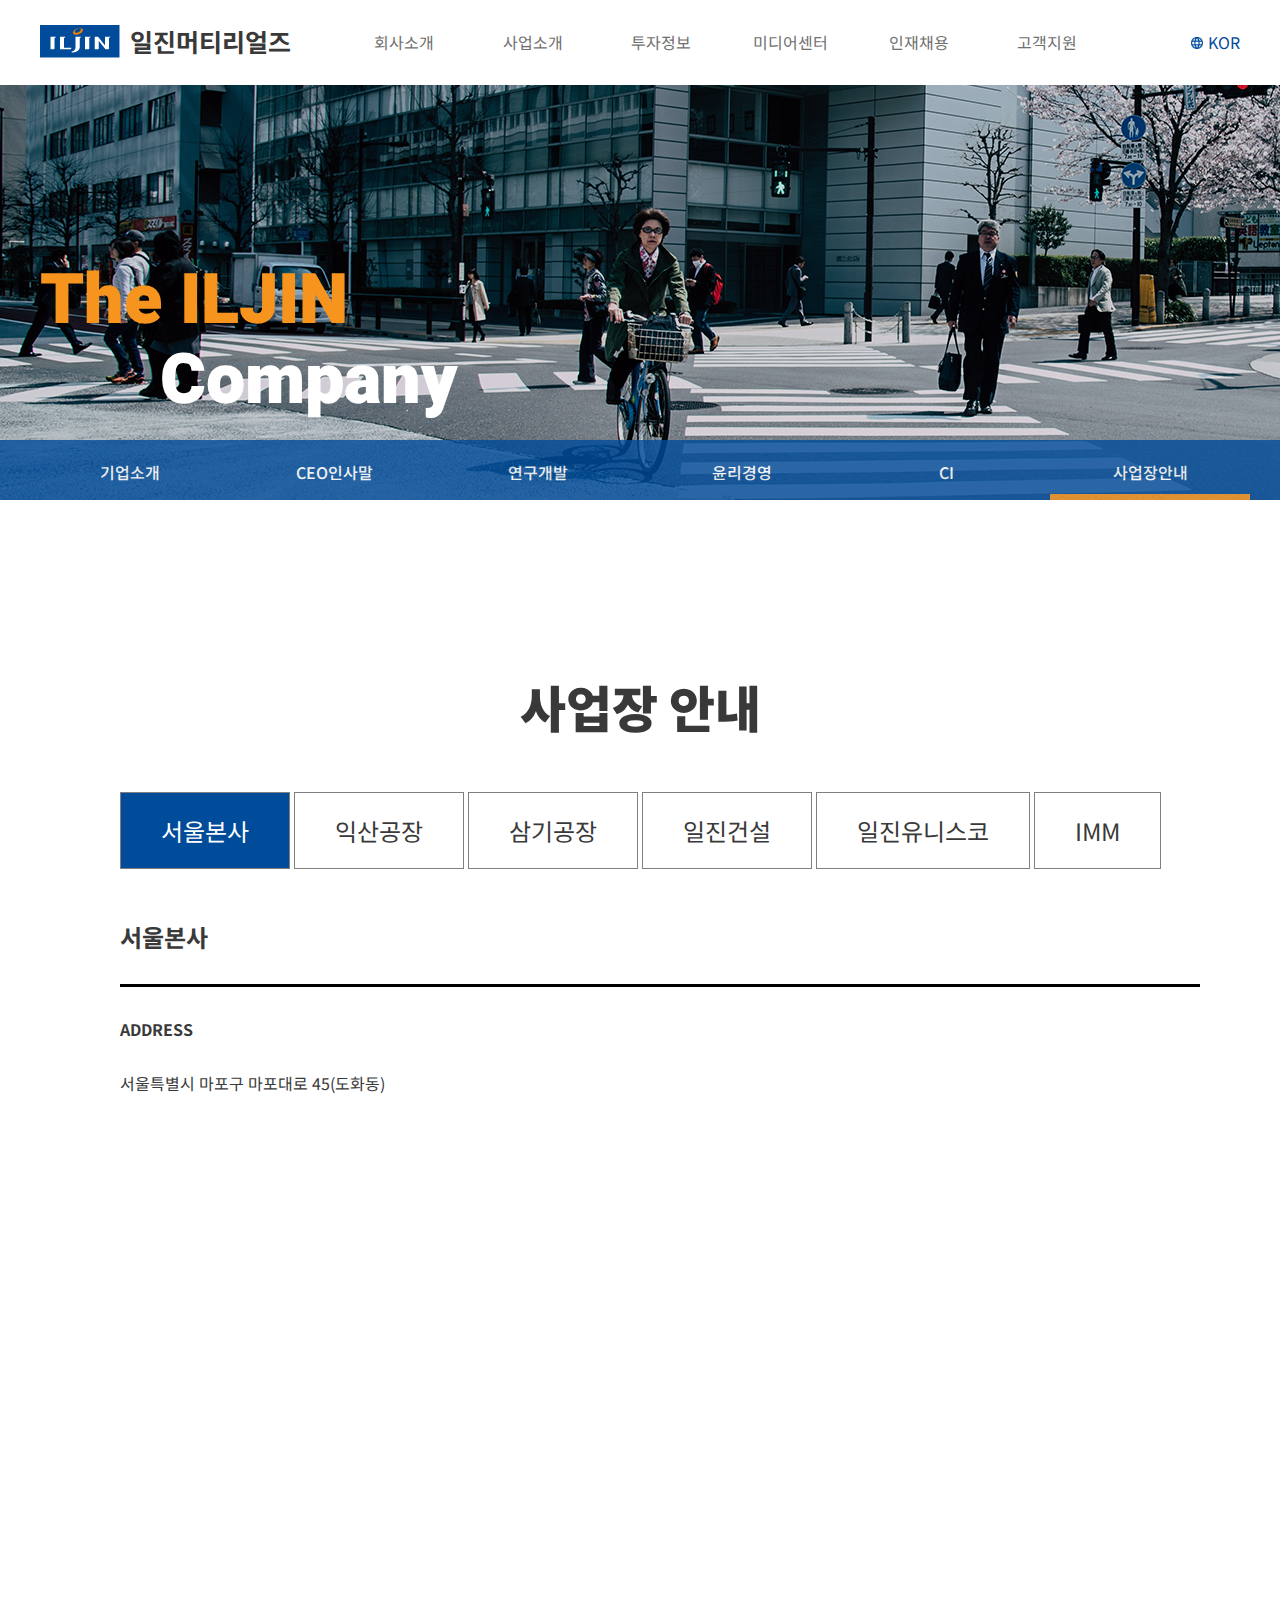
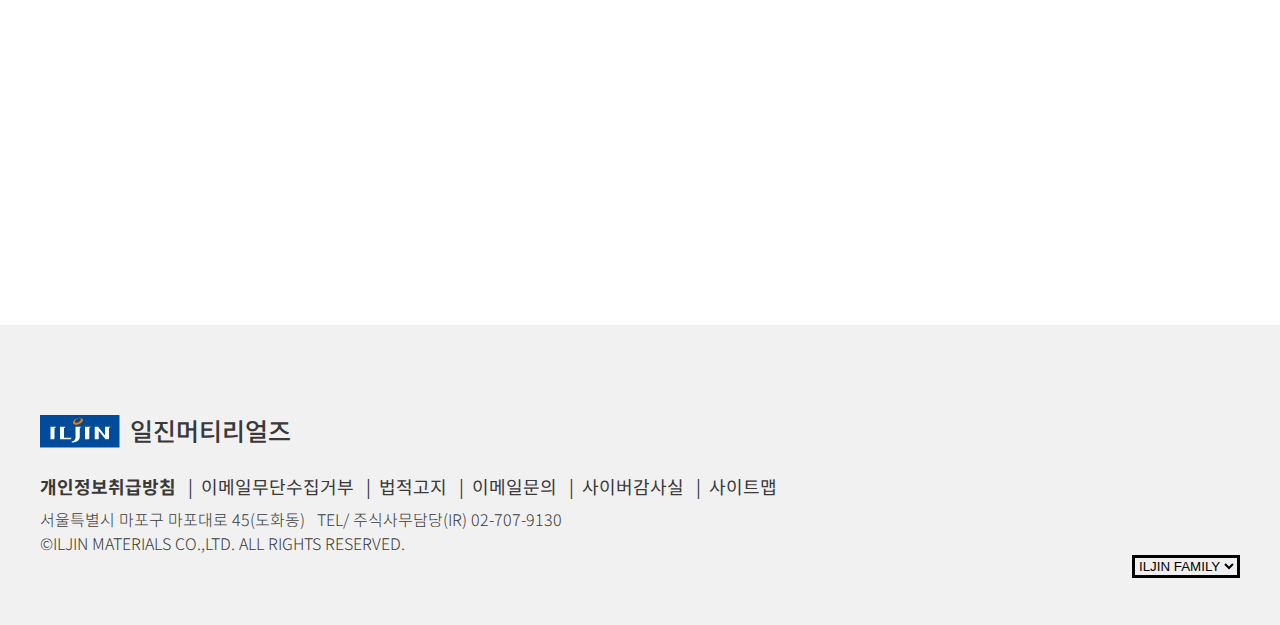
==== sub1_6.html @ cc8a4c0b "Add files via upload" ====
<!DOCTYPE html>
<html lang="en">

<head>
    <meta charset="UTF-8">
    <meta name="viewport" content="width=device-width, initial-scale=1.0">
    <title>ILJIN_MATERIALS</title>
    <link rel="preconnect" href="https://fonts.gstatic.com">
    <link
        href="https://fonts.googleapis.com/css2?family=Heebo:wght@500;700;900&family=Noto+Sans+KR:wght@300;400;700&display=swap"
        rel="stylesheet">
    <link rel="stylesheet" href="./css/style.css">
    <link rel="stylesheet" href="./css/sub1_6.css">
    <script src="https://ajax.googleapis.com/ajax/libs/jquery/3.5.1/jquery.min.js"></script>
    <script src="./script/main.js"></script>
</head>

<body>
    <!-- header -->
    <header>
        <div id="main_header">
            <h1><a href="./index.html"><img src="./image/logo_main.png" alt="main_logo"></a></h1>
            <p>일진머티리얼즈</p>
            <nav class="main_gnb">
                <ul class="depth1">
                    <li><a href="./sub1_2.html">회사소개</a>
                        <ul class="depth2">
                            <li><a href="./sub1_2.html">기업소개</a></li>
                            <li><a href="#">CEO인사말</a></li>
                            <li><a href="#">연구개발</a></li>
                            <li><a href="#">윤리경영</a></li>
                            <li><a href="#">CI</a></li>
                            <li><a href="sub1_6.html">사업장안내</a></li>
                        </ul>
                    </li>
                    <li><a href="sub2_1.html">사업소개</a>
                        <ul class="depth2">
                            <li><a href="./sub2_1.html">제품&추진사업</a></li>
                            <li><a href="#">ELECFOIL</a></li>
                            <li><a href="#">ENERGY</a></li>
                            <li><a href="#">SENSOR</a></li>
                        </ul>
                    </li>
                    <li><a href="#">투자정보</a>
                        <ul class="depth2">
                            <li><a href="#">경영정보</a></li>
                            <li><a href="#">재무정보</a></li>
                            <li><a href="#">추가정보</a></li>
                            <li><a href="#">공시정보</a></li>
                            <li><a href="#">전자공고</a></li>
                            <li><a href="#">IR자료실</a></li>
                            <li><a href="#">IR문의</a></li>
                        </ul>
                    </li>
                    <li><a href="#">미디어센터</a>
                        <ul class="depth2">
                            <li><a href="#">NEWS</a></li>
                            <li><a href="#">홍보자료실</a></li>
                        </ul>
                    </li>
                    <li><a href="#">인재채용</a>
                        <ul class="depth2">
                            <li><a href="#">인재상</a></li>
                            <li><a href="#">인사제도</a></li>
                            <li><a href="#">직무소개</a></li>
                            <li><a href="#">채용안내</a></li>
                            <li><a href="#">채용공고</a></li>
                        </ul>
                    </li>
                    <li><a href="#">고객지원</a>
                        <ul class="depth2">
                            <li><a href="#">문의하기</a></li>
                        </ul>
                    </li>
                    <li class="lnb"><img src="./image/lnb.png" alt="lnb" class="lb"><a href="#" class="lb">KOR</a>
                    </li>
                </ul>
            </nav>
            <!-- <nav class="main_lnb">

        </nav> -->
        </div>
    </header>
    <div id="sub_banner2">
        <section class="sec1">
            <h1>The ILJIN</h1>
            <h1>Company</h1>
        </section>
        <section class="sub_head">
            <ul>
                <li><a href="./sub1_2.html">기업소개</a></li>
                <li><a href="#">CEO인사말</a></li>
                <li><a href="#">연구개발</a></li>
                <li><a href="#">윤리경영</a></li>
                <li><a href="#">CI</a></li>
                <li><a href="./sub1_6.html">사업장안내</a></li>
            </ul>
        </section>
    </div>

    <!-- contents -->
    <div id="location">
        <h4><strong>사업장 안내</strong></h4>
        <ul>
            <li><a href="#">서울본사</a></li>
            <li><a href="#">익산공장</a></li>
            <li><a href="#">삼기공장</a></li>
            <li><a href="#">일진건설</a></li>
            <li><a href="#">일진유니스코</a></li>
            <li><a href="#">IMM</a></li>
        </ul>
        <div id="address">
            <h4>서울본사</h4>
            <h4>ADDRESS</h4>
            <h4>서울특별시 마포구 마포대로 45(도화동)</h4>
        </div>
        <div id="map">
            <nav>
                <iframe
                    src="https://www.google.com/maps/embed?pb=!1m18!1m12!1m3!1d790.904218670504!2d126.94616084873094!3d37.54052769596058!2m3!1f0!2f0!3f0!3m2!1i1024!2i768!4f13.1!3m3!1m2!1s0x357c98af7a3e7519%3A0xb314f1f15ab8443e!2z7J287KeE7KCE6riwIOuzuOyCrA!5e0!3m2!1sko!2skr!4v1605504551690!5m2!1sko!2skr"
                    width="1200" height="600" frameborder="0" style="border:0;" allowfullscreen="" aria-hidden="false"
                    tabindex="0"></iframe>
            </nav>
        </div>
    </div>


    <!-- footer -->
    <footer id="main_footer">
        <div class="mfot">
            <h1><a href="index.html"><img src="./image/logo_main.png" alt="main_logo"></a></h1>
            <p>일진머티리얼즈</p>
            <div clas="footer_top">
                <ul class="footer_menu">
                    <li><a href="#"><strong>개인정보취급방침</strong></a><span>&nbsp;&nbsp;&nbsp;|&nbsp;&nbsp;</span></li>
                    <li><a href="#">이메일무단수집거부</a><span>&nbsp;&nbsp;&nbsp;|&nbsp;&nbsp;</span></li>
                    <li><a href="#">법적고지</a><span>&nbsp;&nbsp;&nbsp;|&nbsp;&nbsp;</span></li>
                    <li><a href="#">이메일문의</a><span>&nbsp;&nbsp;&nbsp;|&nbsp;&nbsp;</span></li>
                    <li><a href="#">사이버감사실</a><span>&nbsp;&nbsp;&nbsp;|&nbsp;&nbsp;</span></li>
                    <li><a href="#">사이트맵</a></li>
                </ul>
            </div>
            <br>
            <div class="footer_text">
                <p>서울특별시 마포구 마포대로 45(도화동)&nbsp;&nbsp;&nbsp;TEL/ 주식사무담당(IR) 02-707-9130</p>
                <p class="copy">&copy;ILJIN MATERIALS CO.,LTD. ALL RIGHTS RESERVED.</p>
            </div>
            <div class="footer_select">
                <select name="ILJIN FAMILY" id="coper">
                    <option value="#">ILJIN FAMILY</option>
                    <option value="#">일진건설</option>
                    <option value="#">일진유니스코</option>
                    <option value="#">일진홀딩스</option>
                    <option value="#">일진SNT</option>
                </select>
            </div>
        </div>
    </footer>
</body>

</html>
---- css/style.css ----
/* STYLE.CSS */

* {
    margin: 0; padding: 0;
    box-sizing: border-box;
}
a {
    text-decoration: none;
    color: #393939;
}
li { list-style-type: none;}
body {
    color: #393939;
    font-family: 'Noto Sans KR', sans-serif;
}

img { border: none;}
h3 {
    font-size: 34px;
}
h5 {
    font-size: 12px;
}
/* main_header */
header {
    /* position: relative; */
    width: 100%;
    background: white;
    position: absolute;
    z-index: 9999;
    /* background: #ccc; */
}
#main_header {
    /* width: 100%; */
    width: 1200px;
    /* height: 80px; */
    margin: 0 auto;
    /* position: relative; */
    /* outline: 2px solid red;  */
    /* overflow: hidden; */
}

#main_header > h1 {
    float: left;
    /* position: relative; */
    margin-top: 25px;
    /* margin-left: 44px; */
    font-size: 25px;
}

#main_header > p {
    float: left;
    /* position: relative; */
    margin-top: 23px;
    margin-left: 10px;
    font-size: 25px;
    font-weight: bold;
    
}

/* main_gnb */
#main_header > .main_gnb {
    float: right;
}
.main_gnb > .depth1 > li {
    line-height: 85px;
    text-align: center;
    float: left;
    width: calc(900px / 7);
}
.main_gnb > .depth1 > .lnb {
    text-align: right;
    /* padding-right: 10px; */
    /* outline: 2px solid red; */
}
.main_gnb > .depth1 .lb {
    display: inline-block;
    height: 12px;
    margin-left: 5px;
}
.main_gnb > .depth1 a {
    /* padding: 0 20px; */
    font-size: 16px;
    font-weight: 400;
    text-transform: uppercase;
    /* line-height: 35px; */
    color: #707070;
    background: #ffffff;
    transition-duration: 0.5s;
}

.main_gnb > .depth1 > li > .depth2 {
    /* background-color: #ffffff; */
    /* opacity: 0.7; */
    /* position: absolute; */
    display: none;
    /* top: 80px; */
    z-index: 999;
    /* outline: 1px solid red; */
    /* max-height: 400px; */
    /* overflow: hidden; */
}
.main_gnb > .depth1 > li > .depth2 > li {
    line-height: 30px;
    height: 30px;
    /* outline: 1px solid black; */
    margin-bottom: 10px;
}

/* hover */
.main_gnb > .depth1 > li > a:hover {
    color: #004C9B;
}
.main_gnb > .depth1 > li > .depth2 > li:hover > a {
    color: #004C9B;
}

.main_gnb > .depth1 > li:last-child > a{
    color: #004C9B;
}


/* footer */
#main_footer {
    /* position: relative; */
    background-color: #F1F1F1;
    width: 100%;
    min-width: 1200px;
    height: 300px;
    /* outline: 1px solid red; */
}
#main_footer > .mfot {
    /* position: relative; */
    width: 1200px;
    /* width: 100%; */
    color: #393939;
    margin: 0 auto;
    /* outline: 2px solid red; */
    overflow: hidden;
}

#main_footer > .mfot > h1 img {
    /* position: absolute; */
    /* outline: 2px solid black; */
    /* margin-left: 45px; */
    margin-top: 90px;
    /* display: inline; */
    float: left;
}

#main_footer > .mfot > p {
    /* position: absolute; */
    float: left;
    margin-left: 10px;
    font-size: 25px;
    font-weight: 500;
    line-height: 30px;
    /* outline: 2px solid red; */
    margin-top: 90px;
    /* display: inline; */
}

#main_footer > .mfot .footer_menu {
    /* position: absolute; */
    margin-top: 148px;
    /* padding-left: 35px; */
    /* padding-bottom: 0; */
    /* outline: 2px solid green; */
    /* width: 1280px; */
}
#main_footer > .mfot .footer_menu > li {
    float: left;
    /* padding-left: 10px; */
    font-size: 18px;
}

#main_footer > .mfot .footer_text {
    /* position: absolute; */
    /* margin-top: 10px; */
    padding-top: 10px;
    /* margin-left: 45px; */
    /* outline: 2px solid red; */
    font-size: 16px;
    font-weight: 300;
    /* width: 1280px; */
}
#main_footer > .mfot .footer_select > select {
    /* position: relative; */
    float: right;
    /* margin-right: 45px; */
    top: 150px;
    /* outline: 2px solid red; */
    border: 3px solid black;
}

/* index */

#main_visual {
    width: 100%;
    min-width: 1200px;
    height: 100vh;
}
#main_visual .video {
    width: 100%; height: 100vh;
    min-width: 1200px;
    overflow: hidden;
    margin: 0 auto;
    /* position: relative; */
}

#main_visual .video video {
    width: 100%;
    min-width: 1200px;
}

/* utc */
#korean_utc > .text {
    position: sticky;
    background: url("../image/abstract-5719221_1920\ copy.png");
    background-size: cover;
    top: 0;
    height: 100vh;
    /* outline: 5px solid green; */
    text-align: center;
    /* overflow: hidden; */
    /* outline: 1px solid red; */
}
#korean_utc > .text > .graphic_text {
    position: absolute;
    text-align: center;
    margin: 0 auto;
    left: 50%;
    transform: translateX(-50%);
    color: white;
    /* outline: 1px solid red; */
    transition: 0.5s;
}
#korean_utc > .text > .graphic_text:first-child {
    top: 20vh;
}
#korean_utc > .text > .graphic_text:nth-child(2) {
    top: 30vh;
}
#korean_utc > .text > .graphic_text:nth-child(3) {
    top: 30vh;
    font-size: 32px;
    color: #C8C9C9;
}
#korean_utc > .text > .graphic_text:nth-child(3) span {
    color: white;
}
.graphic_text {
    opacity: 0;
}

#korean_utc > .text > .graphic_text > .utcText {
    padding: 0 5rem;
    /* min-width: 600px; */
    max-height: 100vh;
    /* outline: 1px solid red; */
    margin-bottom: 30px;
}
#korean_utc > .text > .graphic_text:first-child > h4 {
    font-size: 45px;
}
#korean_utc > .text > .graphic_text span {
    font-size: 25px;
}
#korean_utc .ko {
    position: relative;
}
#korean_utc .utc {
    margin-bottom: 60vh;
    display: flex;
    align-items: center;
    justify-content: center;
    max-width: 100%;
    min-width: 1200px;
    max-height: 100vh;
}
#korean_utc .utc:last-child {
    margin-bottom: 0;
}
.utImage {
    height: 30vh;
    /* transition: 0.3s; */
    opacity: 1;
    /* outline: 1px solid red; */
}
/* visible */
.visible {
    opacity: 1;
}

/* elecfoil */
#elecfoil {
    position: relative;
    /* top: -60vh; */
    width: 100%;
    min-width: 1200px;
    height: 100vh;
    background: #F1F1F1;
    overflow: hidden;
    /* outline: 1px solid red; */
}
.ele_width {
    /* position: relative; */
    max-width: 1200px;
    width: 100%;
    margin: 0 auto;
    /* outline: 1px solid red; */
    overflow: hidden;
    padding-bottom: 10px;
}
.ele_width > h5 {
    margin-top: 104px;
    margin-left: 202px;
}
.ele_width > h3 {
    margin-top: 10px;
    margin-left: 303px;
    width: 340px;
    /* outline: 1px solid red; */
}
.ele_width > p {
    width: 274px;
    float: right;
    margin-right: 202px;
    margin-bottom: 30px;
    /* outline: 1px solid green; */
    text-align: right;
}

#elecfoil > .ele_img > img {
    max-width: 1135px; 
    width: 100%;
    float: right;
    /* outline: 1px solid red; */
}

/* energy */
#energy {
    position: relative;
    /* top: -60vh; */
    width: 100%;
    min-width: 1200px;
    height: 835px;
    background: url("../image/abstract-5035778_1920\ copy.png");
    /* background: url("../image/사각형\ 10.png") 0.8; */
    background-size: cover;
    overflow: hidden;
    /* outline: 1px solid red; */
}
.ene_width {
    position: relative;
    max-width: 1200px;
    width: 100%;
    margin: 0 auto;
    /* outline: 1px solid red; */
    overflow: hidden;
}
.ene_width > h5 {
    /* display: block; */
    float: right;
    margin-top: 104px;
    margin-left: 100px;
    color: white;
    width: 103px;
}
.ene_width > h3 {
    display: block;
    text-align: right;
    float: right;
    margin-top: 10px;
    margin-left: 691px;
    width: 340px;
    /* outline: 1px solid red; */
    color: white;
}
.ene_width > p {
    width: 274px;
    float: left;
    margin-left: 202px;
    margin-bottom: 30px;
    /* outline: 1px solid green; */
    color: white;
}
.ene_img {
    width: 100%;
}
.ene_img > img:first-child {
    position: absolute;
    left: 101px;
    top: 293px;
}
.ene_img > img:last-child {
    /* position: absolute; */
    margin-left: 606px;
    /* margin-top: 343px; */
}

#stock {
    /* position: relative; */
    top: -80vh;
    background: url("../image/17580.png");
    width: 100%;
    min-width: 1200px;
    height: 526px;
    background-repeat: no-repeat;
    background-size: cover;
}
.st_width {
    width: 1200px;
    /* outline: 1px solid red; */
    margin: 0 auto;
}
.st_width > h3 {
    padding-top: 100px;
    margin-left: 994px;
}
.st_width > .stock_info {
    background: rgba(255, 255, 255, 0.8);
    margin-left: 303px;
    margin-top: 13px;
    width: 893px;
    height: 253px;
}
.st {
    float: left;
    width: 339px;
    height: 253px;
    padding: 50px;
}
.st > h6 {
    font-size: 86px;
    color: #27D6FF;
}
.st > p {
    color: #27D6FF;
}
.market {
    float: right;
    width: 134px;
    height: 253px;
    padding-top: 70px;
    text-align: right;
    margin-right: 20px;
}
.market > h6 {
    font-size: 24px;
}
.st_width > .stock_info > .btn a {
    position: absolute;
    border-radius: 50px;
    width: 172px;
    height: 49px;
    display: block;
    color: white;
    background: #F7941E;
    text-align: center;
    margin-top: 167px;
    margin-left: 701px;
    /* outline: 1px solid red; */
    line-height: 47px;
}
.st_width > .stock_info > .btn:hover a{
    color: #000000;
    background: #ffffff;
    border: 2px solid black;
}
#news {
    position: relative;
    padding-top: 200px;
    padding-bottom: 150px;
    width: 1200px;
    min-width: 1200px;
    margin: 0 auto;
    /* outline: 1px solid red; */
    overflow: hidden;
}
#news > h3 {
    margin-bottom: 24px;
}
#news > .media {
    float: left;
    display: block;
    width: 287px;
    height: 291px;
    background: #F1F1F1;
    padding: 57px 23px;
    margin-right: 16px;
}
#news > .media:hover {
    background: #F7941E;
    color: white;
}
#news > .media > h4 {
    font-size: 24px;
    padding-bottom: 14px;
}
#news > p {
    position: absolute;
    display: block;
    top: 580px;
}
#etc {
    /* position: relative; */
    /* margin-top: 200px; */
    width: 1200px;
    min-width: 1200px;
    margin: 0 auto;
    overflow: hidden;
    padding: 131px 202px;
    text-align: center;
    /* outline: 1px solid red; */
}
.etc_1 {
    float: left;
    width: 186px;
    margin-right: 117px;
}
.etc_1:last-child {
    margin-right: 0;
}
.etc_1 > p {
    padding-top: 20px;
    font-size: 24px;
}
---- css/sub1_6.css ----
/* 사업장 안내 or 오시는 길 */
#sub_banner2 {
    width: 1280px;
    background: url('../image/sub_banner1_6.jpg');
    height: 500px;
    margin: 0 auto;
}

.sec1 {
    width: 1280px;
    position: absolute;
    /* outline: 2px solid red; */
    margin-left: 40px;
 
}
.sec1 > h1:first-child {
    /* width: 1280px; */
    position: absolute;
    color: #F7941E;
    float: left;
    font-family: 'Heebo', sans-serif;
    font-weight: 900;
    /* outline: 2px solid red; */
    font-size: 70px;
    top: 250px;
}

.sec1 > h1:last-child {
    position: absolute;
    color: #ffffff;
    font-size: 70px;
    font-family: 'Heebo', sans-serif;
    font-weight: 900;
    margin-left: 120px;
    top: 330px;
    /* outline: 2px solid red; */
}
#sub_banner2 > .sub_head {
    position: relative;
    /* outline: 2px solid red; */
    width: 1280px;
    text-align: center;
    background-color: #004C9B;
    opacity: 0.8;
    height: 60px;
    top: 440px;
}

#sub_banner2 > .sub_head > ul > li {
    display: inline-block;
    width: calc(1200px / 6);
    /* outline: 2px solid red; */
    margin-top: 20px;
}
#sub_banner2 > .sub_head > ul > li > a {
    color: #ffffff;
    font-weight: 500;
    font-size: 16px;
}
#sub_banner2 > .sub_head > ul > li:last-child {
padding-bottom: 10px;
 border-bottom: 6px solid #F7941E;
}

/* 컨텐츠 */

#location {
    width: 1280px;
    margin: 0 auto;
    /* outline: 2px solid red; */
    text-align: center;
    position: relative;
}

#location > h4 {
    margin-top: 170px;
    text-align: center;
    font-size: 50px;
}

#location > ul > li {
    list-style-type: none;
    display: inline-block;
    font-size: 24px;
    margin-top: 50px;
    padding-right: 40px;
    padding-left: 40px;
    padding-top: 20px;
    padding-bottom: 20px;
    margin-bottom: 50px;
    border: 1px solid gray;
    /* outline: 2px solid red; */
}
#location > ul > li:first-child, #location > ul > li:first-child >a {
    background-color: #004C9B;
    color: white;
}
#location > ul > li:hover, a:hover {
    background-color:  #004C9B;
    opacity: 0.7;
    color: white;
}
#address {    
    width: 1080px;
    margin: 0 auto;
    margin-left: 120px;
    /* outline: 2px solid red; */
    text-align: left;
    position: relative;
}
#address > h4:first-child {
    font-size: 24px;
    padding-bottom: 30px;
    border-bottom: 3px solid black;
}
#address > h4:nth-child(2), #address > h4:last-child {
    padding-top: 30px;
}
#address > h4:last-child {
    font-weight: 400;
}

#map {
    position: relative;
    margin: 0 auto;
    text-align: center;
}

#map > nav {
    text-align: center;
    margin-top: 50px;
    margin-left: 30px;
    /* margin-right: 40px; */
    margin-bottom: 175px;
}
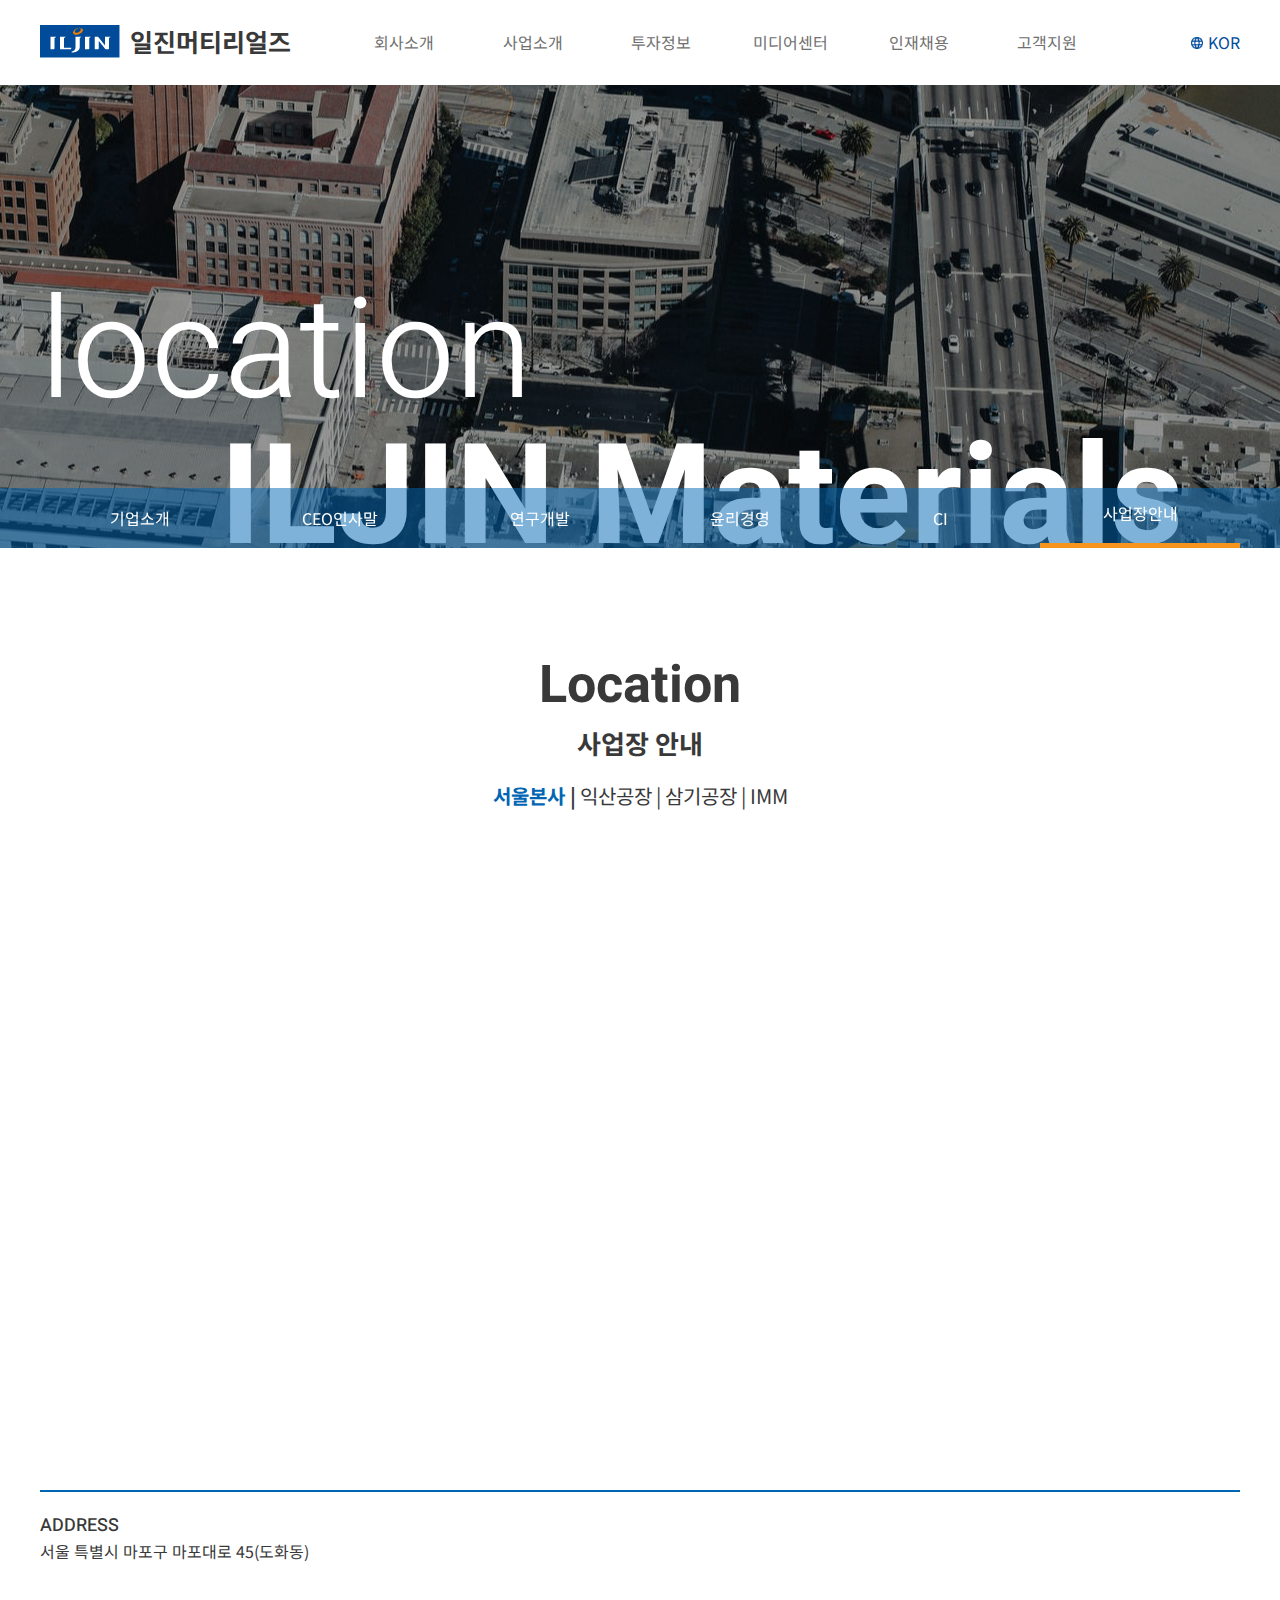
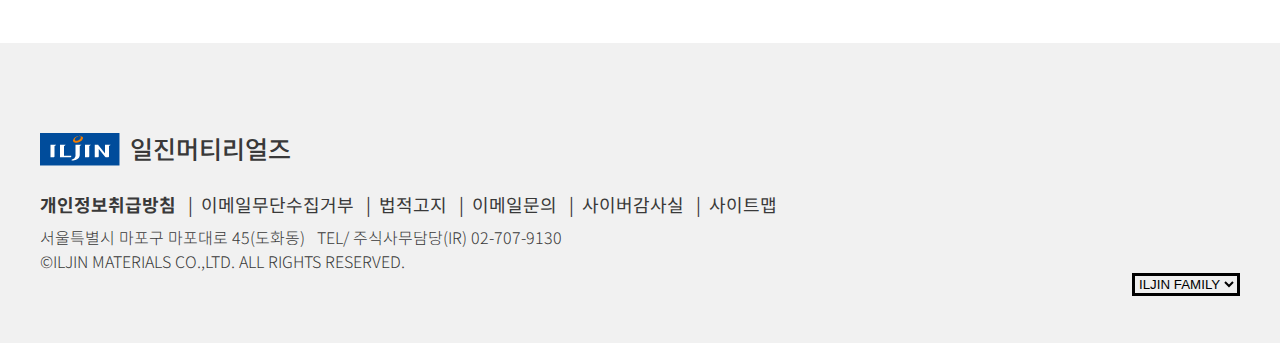
==== commit f6c9f049: "Add files via upload" ====
--- a/sub1_6.html
+++ b/sub1_6.html
@@ -6,12 +6,16 @@
     <meta name="viewport" content="width=device-width, initial-scale=1.0">
     <title>ILJIN_MATERIALS</title>
     <link rel="preconnect" href="https://fonts.gstatic.com">
-    <link
-        href="https://fonts.googleapis.com/css2?family=Heebo:wght@500;700;900&family=Noto+Sans+KR:wght@300;400;700&display=swap"
-        rel="stylesheet">
+     <!-- webfont -->
+     <link rel="preconnect" href="https://fonts.gstatic.com">
+     <link href="https://fonts.googleapis.com/css2?family=Heebo:wght@300;400;500;700&family=Noto+Sans+KR:wght@400;500;700&display=swap" rel="stylesheet">
+      <!-- aos css -->
+    <link href="https://unpkg.com/aos@2.3.1/dist/aos.css" rel="stylesheet">
     <link rel="stylesheet" href="./css/style.css">
     <link rel="stylesheet" href="./css/sub1_6.css">
     <script src="https://ajax.googleapis.com/ajax/libs/jquery/3.5.1/jquery.min.js"></script>
+    <!-- aos cdn -->
+    <script src="https://unpkg.com/aos@2.3.1/dist/aos.js"></script>
     <script src="./script/main.js"></script>
 </head>
 
@@ -81,50 +85,55 @@
         </nav> -->
         </div>
     </header>
-    <div id="sub_banner2">
-        <section class="sec1">
-            <h1>The ILJIN</h1>
-            <h1>Company</h1>
-        </section>
-        <section class="sub_head">
-            <ul>
-                <li><a href="./sub1_2.html">기업소개</a></li>
-                <li><a href="#">CEO인사말</a></li>
-                <li><a href="#">연구개발</a></li>
-                <li><a href="#">윤리경영</a></li>
-                <li><a href="#">CI</a></li>
-                <li><a href="./sub1_6.html">사업장안내</a></li>
-            </ul>
-        </section>
-    </div>
-
-    <!-- contents -->
-    <div id="location">
-        <h4><strong>사업장 안내</strong></h4>
-        <ul>
-            <li><a href="#">서울본사</a></li>
-            <li><a href="#">익산공장</a></li>
-            <li><a href="#">삼기공장</a></li>
-            <li><a href="#">일진건설</a></li>
-            <li><a href="#">일진유니스코</a></li>
-            <li><a href="#">IMM</a></li>
-        </ul>
-        <div id="address">
-            <h4>서울본사</h4>
-            <h4>ADDRESS</h4>
-            <h4>서울특별시 마포구 마포대로 45(도화동)</h4>
+    <!-- sub visual -->
+    <section id="sub_visual">
+        <div data-aos="fade-left" data-aos-duration="1500" class="visual">
+            <div class="sub_title" data-aos="fade-left" data-aos-duration="1800">
+                <h1 class="first">location</h1>
+                <h1 class="second">ILJIN Materials</h1>
+            </div>
         </div>
-        <div id="map">
+        <div class="sub_lnb" data-aos="fade-left" data-aos-duration="2000">
             <nav>
-                <iframe
-                    src="https://www.google.com/maps/embed?pb=!1m18!1m12!1m3!1d790.904218670504!2d126.94616084873094!3d37.54052769596058!2m3!1f0!2f0!3f0!3m2!1i1024!2i768!4f13.1!3m3!1m2!1s0x357c98af7a3e7519%3A0xb314f1f15ab8443e!2z7J287KeE7KCE6riwIOuzuOyCrA!5e0!3m2!1sko!2skr!4v1605504551690!5m2!1sko!2skr"
-                    width="1200" height="600" frameborder="0" style="border:0;" allowfullscreen="" aria-hidden="false"
-                    tabindex="0"></iframe>
+                <ul data-aos="fade-left" data-aos-duration="2500">
+                    <li><a href="./sub1_2.html">기업소개</a></li>
+                    <li><a href="#">CEO인사말</a></li>
+                    <li><a href="#">연구개발</a></li>
+                    <li><a href="#">윤리경영</a></li>
+                    <li><a href="#">CI</a></li>
+                    <li class="active"><a href="./sub1_6.html">사업장안내</a></li>
+                </ul>
             </nav>
         </div>
-    </div>
-
-
+    </section>
+    <!-- contents -->
+    <section id="location">
+        <div class="location_title">
+            <h2>Location</h2>
+            <h3>사업장 안내</h3>
+        </div>
+        <nav class="branch">
+            <ul>
+                <li class="selected"><a href="#">서울본사</a><span> | </span></li>
+                <li><a href="#">&nbsp;익산공장</a><span> | </span></li>
+                <li><a href="#">&nbsp;삼기공장</a><span> | </span></li>
+                <li><a href="#">&nbsp;IMM</a></li>
+            </ul>
+        </nav>
+    </section>
+    <section id="map">
+        <iframe
+            src="https://www.google.com/maps/embed?pb=!1m18!1m12!1m3!1d790.904218670504!2d126.94616084873094!3d37.54052769596058!2m3!1f0!2f0!3f0!3m2!1i1024!2i768!4f13.1!3m3!1m2!1s0x357c98af7a3e7519%3A0xb314f1f15ab8443e!2z7J287KeE7KCE6riwIOuzuOyCrA!5e0!3m2!1sko!2skr!4v1605504551690!5m2!1sko!2skr"
+            width="1200" height="600" frameborder="0" style="border:0;" allowfullscreen="" aria-hidden="false"
+            tabindex="0"></iframe>
+    </section> 
+    <section id="desc">
+        <div class="line"></div>
+        <div class="text">
+            <p class="address">ADDRESS</p>
+            <p>서울 특별시 마포구 마포대로 45(도화동)</p>
+        </div>
+    </section>
     <!-- footer -->
     <footer id="main_footer">
         <div class="mfot">
@@ -156,6 +165,9 @@
             </div>
         </div>
     </footer>
+    <script>
+        AOS.init();
+    </script>
 </body>
 
 </html>--- a/css/style.css
+++ b/css/style.css
@@ -197,20 +197,20 @@
 
 #main_visual {
     width: 100%;
-    min-width: 1200px;
-    height: 100vh;
+    /* min-width: 1200px; */
+    /* height: 100vh; */
 }
 #main_visual .video {
-    width: 100%; height: 100vh;
-    min-width: 1200px;
-    overflow: hidden;
-    margin: 0 auto;
-    /* position: relative; */
+    width: 100%; 
+    overflow: hidden;
+    margin: 0 auto
 }
 
 #main_visual .video video {
     width: 100%;
-    min-width: 1200px;
+    margin-bottom: -5px;
+    /* min-width: 1200px; */
+    /* outline: 3px solid blue; */
 }
 
 /* utc */
--- a/css/sub1_6.css
+++ b/css/sub1_6.css
@@ -1,135 +1,133 @@
-/* 사업장 안내 or 오시는 길 */
-#sub_banner2 {
-    width: 1280px;
-    background: url('../image/sub_banner1_6.jpg');
-    height: 500px;
+#sub_visual {
+    position: relative;
+}
+#sub_visual .visual {
+    width: 100%;
+    height: 548px;
+    background-image: url('../image/location.jpg');
+    background-repeat: cover;
+    background-position: center;
+}
+#sub_visual .sub_title {
+    width: 1200px;
+    margin: 0 auto;
+    /* outline: 1px solid red; */
+    color: white;
+    font-family: 'Heebo', sans-serif;
+    font-size: 70px;
+    padding-top: 250px;
+}
+#sub_visual > .visual > .sub_title .first {
+    font-weight: 300;
+}
+#sub_visual > .visual > .sub_title .second {
+    margin-top: -60px;
+    margin-left: 180px;
+}
+#sub_visual > .sub_lnb {
+    width: 100%; height: 60px;
+    background-color: rgba(0, 102, 179, 0.5 );
+    position: absolute;
+    bottom: 0px;
+}
+#sub_visual > .sub_lnb > nav {
+    width: 1200px; 
+    margin: 0 auto;
+    text-align: center;
+}
+#sub_visual > .sub_lnb > nav ul {
+    overflow: hidden;
+}
+#sub_visual > .sub_lnb > nav li {
+    float: left;
+    width: calc(1200px/6);
+    transition-duration: 0.4s;
+}
+#sub_visual > .sub_lnb > nav li a {
+    color: white;
+    font-size: 16px;
+    line-height: 60px;
+}
+#sub_visual .active {
+    border-bottom: 5px solid #F7941E;
+    margin-top: -5px;
+}
+
+#sub_visual > .sub_lnb > nav li:hover {
+    border-bottom: 5px solid #F7941E;
+    margin-top: -5px;
+}
+
+/* 섹션 공통 */
+
+section h2 {
+    margin-top: 100px;
+    font-size: 52px;
+    font-family: 'Heebo', sans-serif;
+}
+
+section h3 {
+    /* margin-top: 10px; */
+    font-size: 26px;
+}
+
+/* location */
+#location {
+    width: 100%;
+    text-align: center;
+}
+.branch {
+    margin: 0 auto;
+    /* outline: 1px solid red; */
+    text-align: center;
+    margin-top: 20px;
+    margin-bottom: 20px;
+}
+
+.branch ul {
+    overflow: hidden;
+    display: inline-block;
+}
+.branch ul li {
+    float: left;
+    font-size: 20px;
+}
+.branch ul li a:hover {
+    color: #0066b3;
+}
+.branch .selected {
+    font-weight: bold;
+}
+.branch .selected a {
+    color: #0066b3;
+}
+
+#map {
+    width: 100%;
+    text-align: center;
+    /* outline: 1px solid blue; */
+}
+#map iframe {
     margin: 0 auto;
 }
 
-.sec1 {
-    width: 1280px;
-    position: absolute;
-    /* outline: 2px solid red; */
-    margin-left: 40px;
- 
+#desc {
+    width: 1200px;
+    margin: 0 auto;
 }
-.sec1 > h1:first-child {
-    /* width: 1280px; */
-    position: absolute;
-    color: #F7941E;
-    float: left;
-    font-family: 'Heebo', sans-serif;
-    font-weight: 900;
-    /* outline: 2px solid red; */
-    font-size: 70px;
-    top: 250px;
+.line {
+    width: 1200px;
+    height: 2px;
+    margin: 0 auto;
+    background-color: #0066b3;
+    margin-top: 50px;
+    margin-bottom: 20px;
 }
-
-.sec1 > h1:last-child {
-    position: absolute;
-    color: #ffffff;
-    font-size: 70px;
-    font-family: 'Heebo', sans-serif;
-    font-weight: 900;
-    margin-left: 120px;
-    top: 330px;
-    /* outline: 2px solid red; */
+#desc .address {
+    font-size: 18px;
+    font-weight: 500;
+    font-family: 'heebo';
 }
-#sub_banner2 > .sub_head {
-    position: relative;
-    /* outline: 2px solid red; */
-    width: 1280px;
-    text-align: center;
-    background-color: #004C9B;
-    opacity: 0.8;
-    height: 60px;
-    top: 440px;
-}
-
-#sub_banner2 > .sub_head > ul > li {
-    display: inline-block;
-    width: calc(1200px / 6);
-    /* outline: 2px solid red; */
-    margin-top: 20px;
-}
-#sub_banner2 > .sub_head > ul > li > a {
-    color: #ffffff;
-    font-weight: 500;
-    font-size: 16px;
-}
-#sub_banner2 > .sub_head > ul > li:last-child {
-padding-bottom: 10px;
- border-bottom: 6px solid #F7941E;
-}
-
-/* 컨텐츠 */
-
-#location {
-    width: 1280px;
-    margin: 0 auto;
-    /* outline: 2px solid red; */
-    text-align: center;
-    position: relative;
-}
-
-#location > h4 {
-    margin-top: 170px;
-    text-align: center;
-    font-size: 50px;
-}
-
-#location > ul > li {
-    list-style-type: none;
-    display: inline-block;
-    font-size: 24px;
-    margin-top: 50px;
-    padding-right: 40px;
-    padding-left: 40px;
-    padding-top: 20px;
-    padding-bottom: 20px;
-    margin-bottom: 50px;
-    border: 1px solid gray;
-    /* outline: 2px solid red; */
-}
-#location > ul > li:first-child, #location > ul > li:first-child >a {
-    background-color: #004C9B;
-    color: white;
-}
-#location > ul > li:hover, a:hover {
-    background-color:  #004C9B;
-    opacity: 0.7;
-    color: white;
-}
-#address {    
-    width: 1080px;
-    margin: 0 auto;
-    margin-left: 120px;
-    /* outline: 2px solid red; */
-    text-align: left;
-    position: relative;
-}
-#address > h4:first-child {
-    font-size: 24px;
-    padding-bottom: 30px;
-    border-bottom: 3px solid black;
-}
-#address > h4:nth-child(2), #address > h4:last-child {
-    padding-top: 30px;
-}
-#address > h4:last-child {
-    font-weight: 400;
-}
-
-#map {
-    position: relative;
-    margin: 0 auto;
-    text-align: center;
-}
-
-#map > nav {
-    text-align: center;
-    margin-top: 50px;
-    margin-left: 30px;
-    /* margin-right: 40px; */
-    margin-bottom: 175px;
-}
+#desc .text {
+    margin-bottom: 80px;
+}